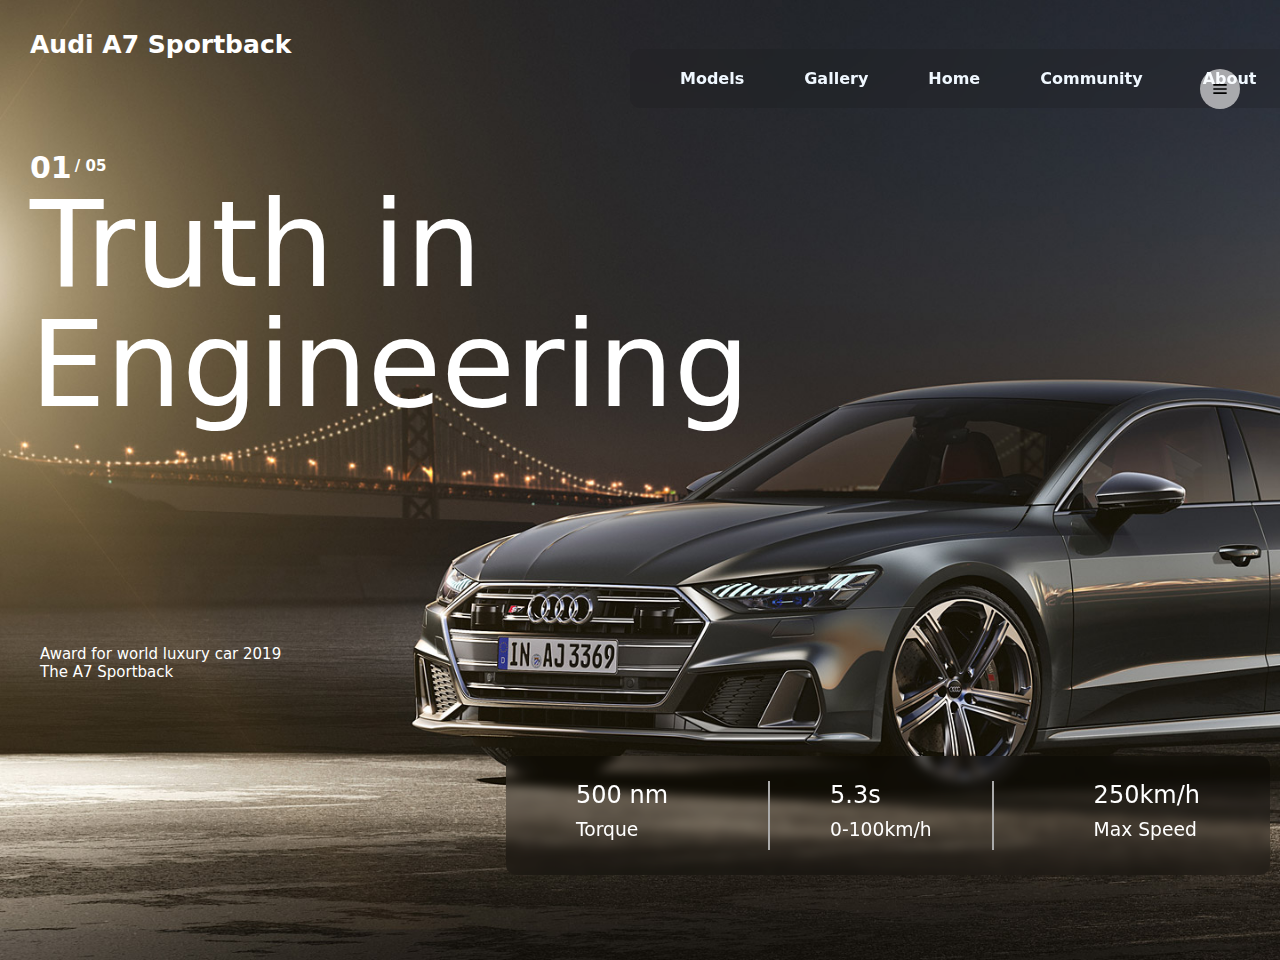
==== index.html @ 71577d56 "Am facut modificari" ====
<!DOCTYPE html>
<html lang="en">
<head>
    <meta charset="UTF-8">
    <meta name="viewport" content="width=device-width, initial-scale=1.0">
    <title>Audi</title>
    <link rel="stylesheet" href="style.css">
</head>
<body>
    <header class="flex">
        <div class="logo">
            Audi A7 Sportback
        </div>
    

    <div class="nav-links">
        <ul class="flx">
            <li><a href="">Models</li></a>
            <li><a href="">Gallery</li></a>
            <li><a href="">Home</li></a>
            <li><a href="">Community</li></a>
            <li><a href="">About</li></a>
        </ul>
    </div>
    <img src="/images/menu.svg" class="menu">
</header>

<div class="content">
<h5>01<span>/ 05</span></h5>
<h1>Truth in<br>Engineering</h1>
<h6>Award for world luxury car 2019</h6>
<p>The A7 Sportback</p>
</div>

<div class="cards">
    <div class="card1">
        <h2>500 nm</h2>
        <h3>Torque</h3>
    </div>
    <div class="card2">
        <h2>5.3s</h2>
        <h3>0-100km/h</h3>
    </div>
    <div class="card3">
        <h2>250km/h</h2>
        <h3>Max Speed</h3>
    </div>
</div>


</body>
</html>
---- style.css ----
* {
    margin: 0;
    padding: 0;
}

body {
    background-image: url(/images/a7.jpg) ;
    background-repeat: no-repeat;
    background-size: cover;
    width: 100%;
    height: 100vh;
    color: white;
    padding: 30px;
    font-family: system-ui, -apple-system, BlinkMacSystemFont, 'Segoe UI', Roboto, Oxygen, Ubuntu, Cantarell, 'Open Sans', 'Helvetica Neue', sans-serif ;
    overflow: hidden;
}


.flx {
    display: flex;
}

.logo {
    font-size: 25px;
    font-weight: 600;
}

.nav-links {
    position: absolute;
    display: block;
    margin-top: -10px;
    margin-left: 600px;
    padding: 20px;
    background-color: rgba(24, 24, 24, 0.200);
    border-radius: 10px;
    backdrop-filter: blur(20px);
}

a{
    text-decoration: none;
    color: aliceblue;
    margin: 30px;
    font-weight: 600;
    border-bottom: 2px solid transparent;
}

a:hover {
    border-bottom: 2px solid rgba(255, 255, 255, 0.500);
    transition: .3s;
}

li {
    list-style: none;
}

.menu {
    position: absolute;
    right: 40px;
    width: 20px;
    object-fit: contain;
    margin-top: 10px;
    padding: 10px;
    border-radius: 20px;
    cursor: pointer;
    background-color: rgba(255, 255, 255, 0.6);
}

.menu:hover {
    background-color: rgb(190, 190, 190);
}

.content {
    position: absolute;
    top: 150px;

}

.content h5 {
    font-size: 30px;
}

.content span{
    font-size: 15px;
    color: white;
    position: absolute;
    padding-top: 7px;
    padding-left: 3px;
}

.content h1{
    font-size: 120px;
    line-height: 120px;
    font-weight: 500;
}

.content h6{
    margin-top: 220px;
    font-size: 15px;
    font-weight: 500;
}

.content p{
    font-size: 15px;
    font-weight: 400;
    color: white;
}

h6,p {
    background-color: rgba(2, 2, 2, 0);
    padding: 0px 10px;
}

.cards{
    position: absolute;
    bottom: 25px;
    right: 10px;
    background-color: rgba(0, 0, 0, 0.300);
    backdrop-filter: blur(5px);
    padding: 20px;
    display: flex;
    justify-content: space-between;
    border-radius: 10px;
}

.cards div{
    margin: 5px 50px;
}

.cards h2 {
    font-weight: 400;
}

.cards h3{
    margin:10px 0;
    font-weight: 400;
}

.cards h6{
    color: rgba(240, 249, 240, 0.700);
    font-size: 14px;
    font-weight: 400;
}

.card1{
    margin-bottom: 20px;
}

.card2{
    border-right: 2px solid rgb(170, 170, 170);
    border-left: 2px solid rgb(170, 170, 170);
    padding: 0 60px;
}

.card3 {
    margin-top: 20px;
}
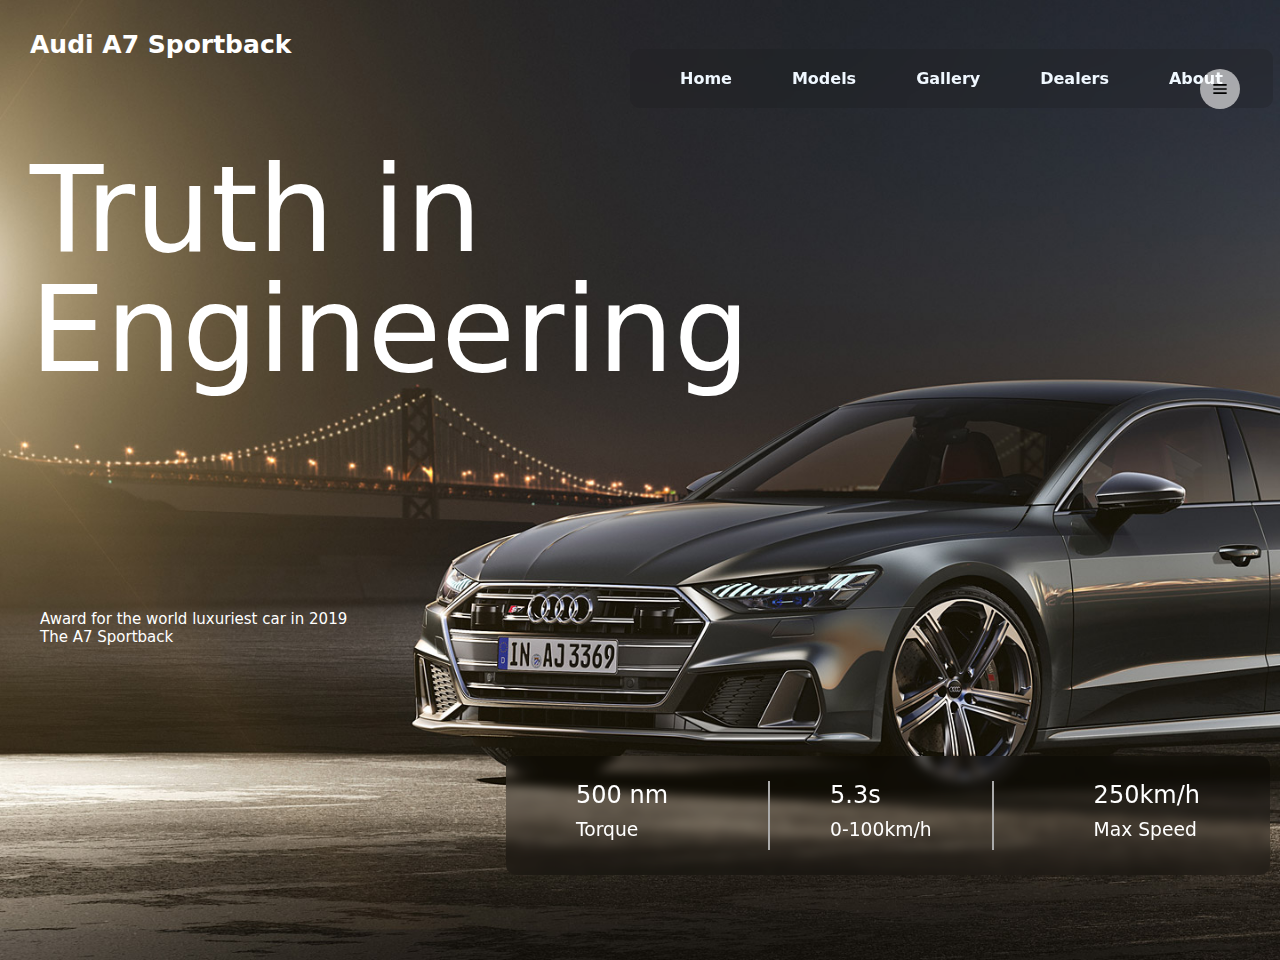
==== commit 64de8902: "Am facut modificari de stilizare pentru pagina Models" ====
--- a/index.html
+++ b/index.html
@@ -5,6 +5,8 @@
     <meta name="viewport" content="width=device-width, initial-scale=1.0">
     <title>Audi</title>
     <link rel="stylesheet" href="style.css">
+    <link rel="icon" type="image/x-icon" href="/images/audi.ico">
+
 </head>
 <body>
     <header class="flex">
@@ -15,10 +17,10 @@
 
     <div class="nav-links">
         <ul class="flx">
-            <li><a href="">Models</li></a>
+            <li><a href=>Home</li></a>
+            <li><a href="models.html">Models</li></a>
             <li><a href="">Gallery</li></a>
-            <li><a href="">Home</li></a>
-            <li><a href="">Community</li></a>
+            <li><a href="">Dealers</li></a>
             <li><a href="">About</li></a>
         </ul>
     </div>
@@ -26,9 +28,8 @@
 </header>
 
 <div class="content">
-<h5>01<span>/ 05</span></h5>
 <h1>Truth in<br>Engineering</h1>
-<h6>Award for world luxury car 2019</h6>
+<h6>Award for the world luxuriest car in 2019</h6>
 <p>The A7 Sportback</p>
 </div>
 
@@ -48,5 +49,6 @@
 </div>
 
 
+
 </body>
 </html>--- a/style.css
+++ b/style.css
@@ -79,13 +79,7 @@
     font-size: 30px;
 }
 
-.content span{
-    font-size: 15px;
-    color: white;
-    position: absolute;
-    padding-top: 7px;
-    padding-left: 3px;
-}
+
 
 .content h1{
     font-size: 120px;
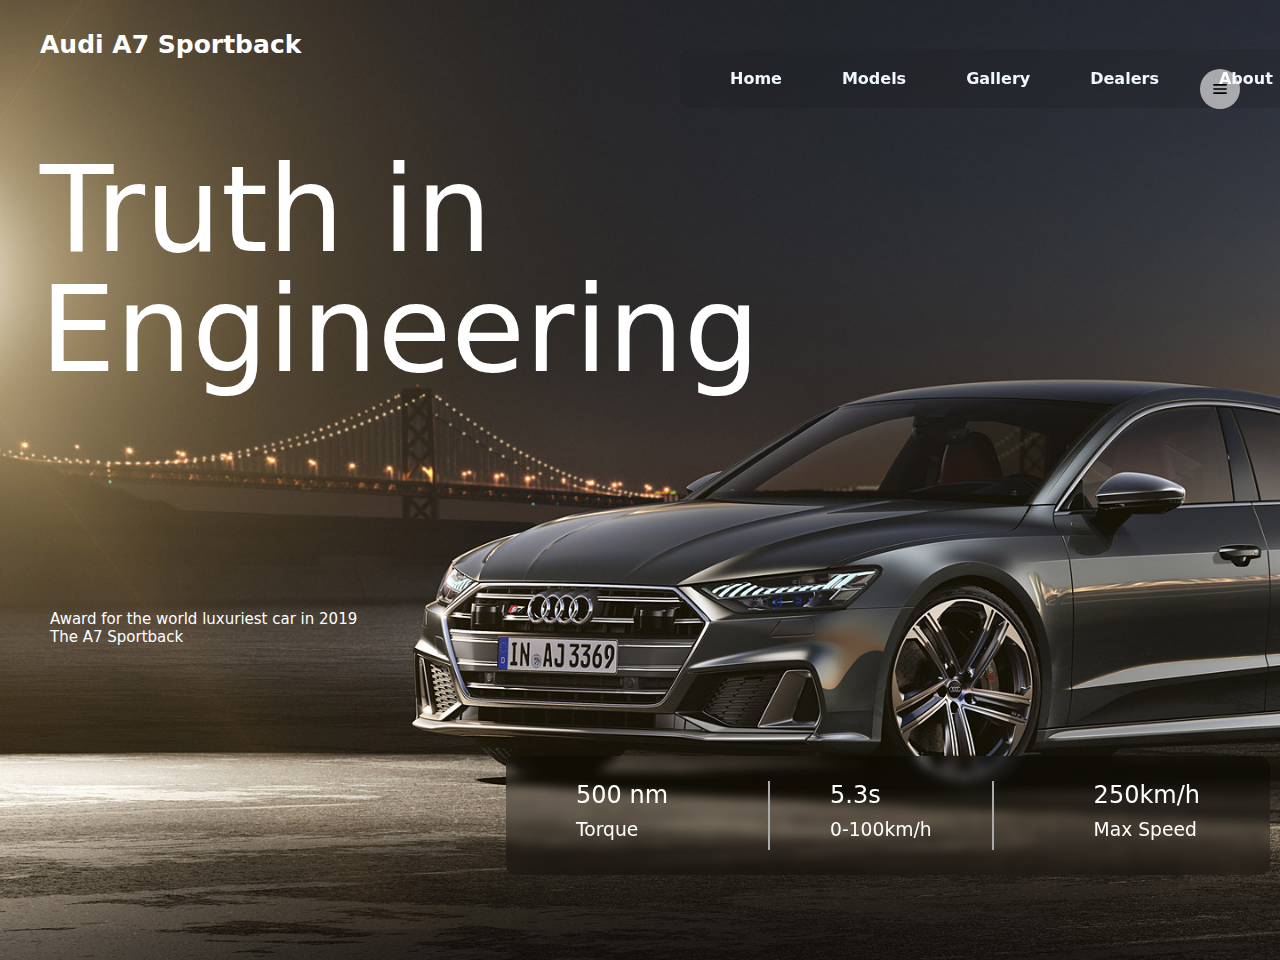
==== commit 296b9590: "Am terminat pagina gallery" ====
--- a/index.html
+++ b/index.html
@@ -19,7 +19,7 @@
         <ul class="flx">
             <li><a href=>Home</li></a>
             <li><a href="models.html">Models</li></a>
-            <li><a href="">Gallery</li></a>
+            <li><a href="gallery.html">Gallery</li></a>
             <li><a href="">Dealers</li></a>
             <li><a href="">About</li></a>
         </ul>
--- a/style.css
+++ b/style.css
@@ -23,13 +23,14 @@
 .logo {
     font-size: 25px;
     font-weight: 600;
+    margin-left: 10px;
 }
 
 .nav-links {
     position: absolute;
     display: block;
     margin-top: -10px;
-    margin-left: 600px;
+    margin-left: 650px;
     padding: 20px;
     background-color: rgba(24, 24, 24, 0.200);
     border-radius: 10px;
@@ -72,6 +73,7 @@
 .content {
     position: absolute;
     top: 150px;
+    margin-left: 10px;
 
 }
 
@@ -148,3 +150,12 @@
 .card3 {
     margin-top: 20px;
 }
+
+@media only screen and (max-width:769px){
+    .logo{
+       text-align: center;
+    }
+
+}
+
+ 
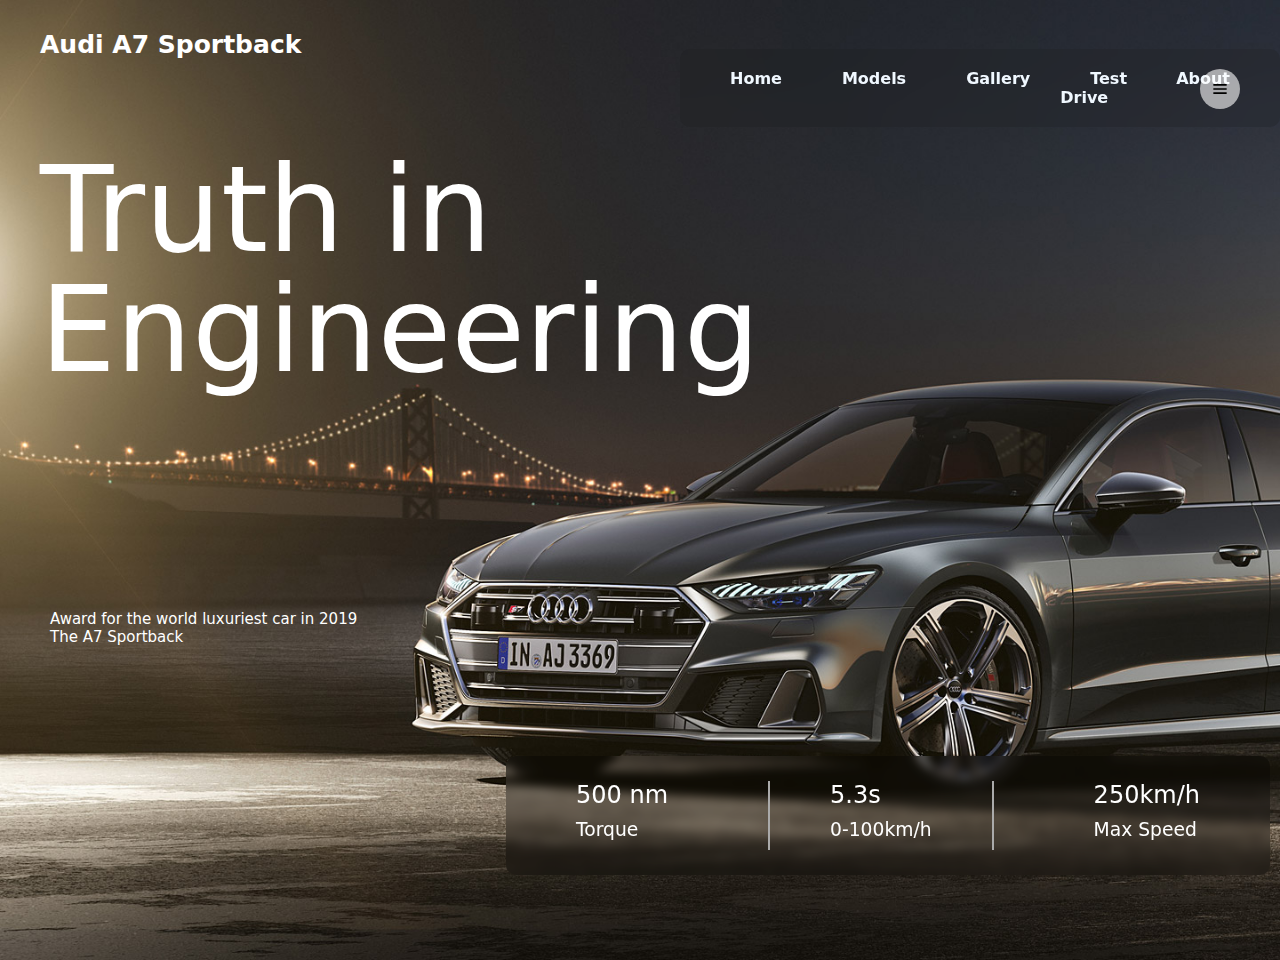
==== commit 5390c17e: "Am terminat pagina de Test Drive" ====
--- a/index.html
+++ b/index.html
@@ -20,7 +20,7 @@
             <li><a href=>Home</li></a>
             <li><a href="models.html">Models</li></a>
             <li><a href="gallery.html">Gallery</li></a>
-            <li><a href="">Dealers</li></a>
+            <li><a href="testd.html">Test Drive</li></a>
             <li><a href="">About</li></a>
         </ul>
     </div>
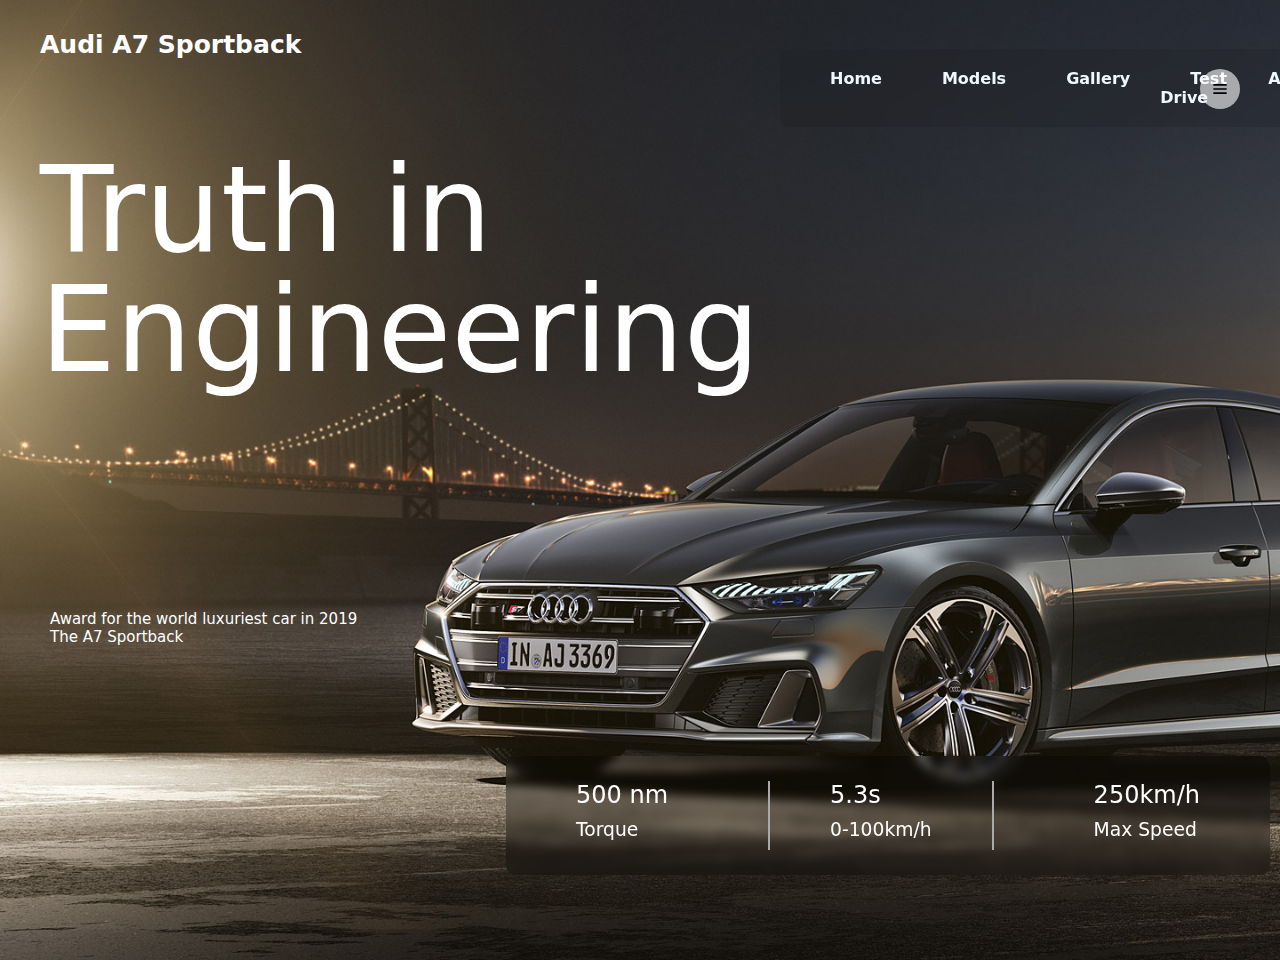
==== commit 9834be49: "Am adaugat favicons" ====
--- a/index.html
+++ b/index.html
@@ -5,7 +5,7 @@
     <meta name="viewport" content="width=device-width, initial-scale=1.0">
     <title>Audi</title>
     <link rel="stylesheet" href="style.css">
-    <link rel="icon" type="image/x-icon" href="/images/audi.ico">
+    <link rel="icon" type="image/x-icon" href="/images//favicons/audi.ico">
 
 </head>
 <body>
--- a/style.css
+++ b/style.css
@@ -24,17 +24,19 @@
     font-size: 25px;
     font-weight: 600;
     margin-left: 10px;
+
 }
 
 .nav-links {
     position: absolute;
     display: block;
     margin-top: -10px;
-    margin-left: 650px;
+    margin-left: 750px;
     padding: 20px;
     background-color: rgba(24, 24, 24, 0.200);
     border-radius: 10px;
     backdrop-filter: blur(20px);
+  
 }
 
 a{
@@ -79,6 +81,7 @@
 
 .content h5 {
     font-size: 30px;
+    margin-left: 10px;
 }
 
 
@@ -151,11 +154,38 @@
     margin-top: 20px;
 }
 
-@media only screen and (max-width:769px){
-    .logo{
-       text-align: center;
+@media only screen and (max-width: 768px) {
+    
+    .cards {
+      flex-direction: column; 
+      justify-content: center; 
+      align-items: center; 
     }
 
-}
+    .cards div {
+      margin: 20px;
+    }
+    
+    .card1 {
+      margin-bottom: 20px;
+    }
+    
+    .card2 {
+      border-right: none;
+      border-left: none;
+    }
+    
+    .card3 {
+      margin-top: 20px;
+    }
+    
+    .logo {
+        text-align: center;
+    }
 
- 
+    .nav-links{
+        display: none;
+    }
+
+
+  }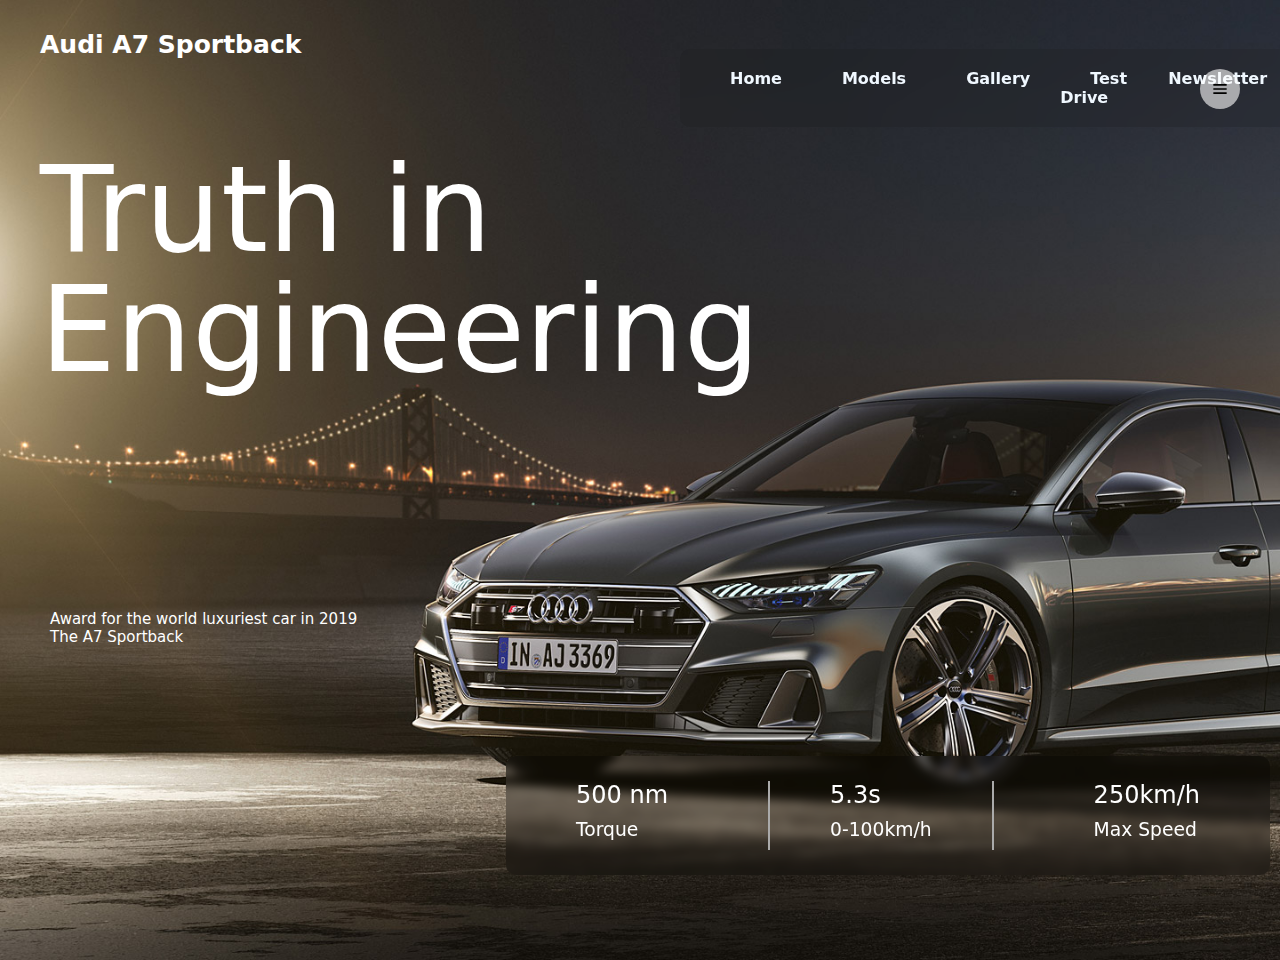
==== commit 1a9edca8: "Am terminat pagina Newsletter" ====
--- a/index.html
+++ b/index.html
@@ -21,7 +21,7 @@
             <li><a href="models.html">Models</li></a>
             <li><a href="gallery.html">Gallery</li></a>
             <li><a href="testd.html">Test Drive</li></a>
-            <li><a href="">About</li></a>
+            <li><a href="newsletter.html">Newsletter</li></a>
         </ul>
     </div>
     <img src="/images/menu.svg" class="menu">
--- a/style.css
+++ b/style.css
@@ -31,7 +31,7 @@
     position: absolute;
     display: block;
     margin-top: -10px;
-    margin-left: 750px;
+    margin-left: 650px;
     padding: 20px;
     background-color: rgba(24, 24, 24, 0.200);
     border-radius: 10px;
